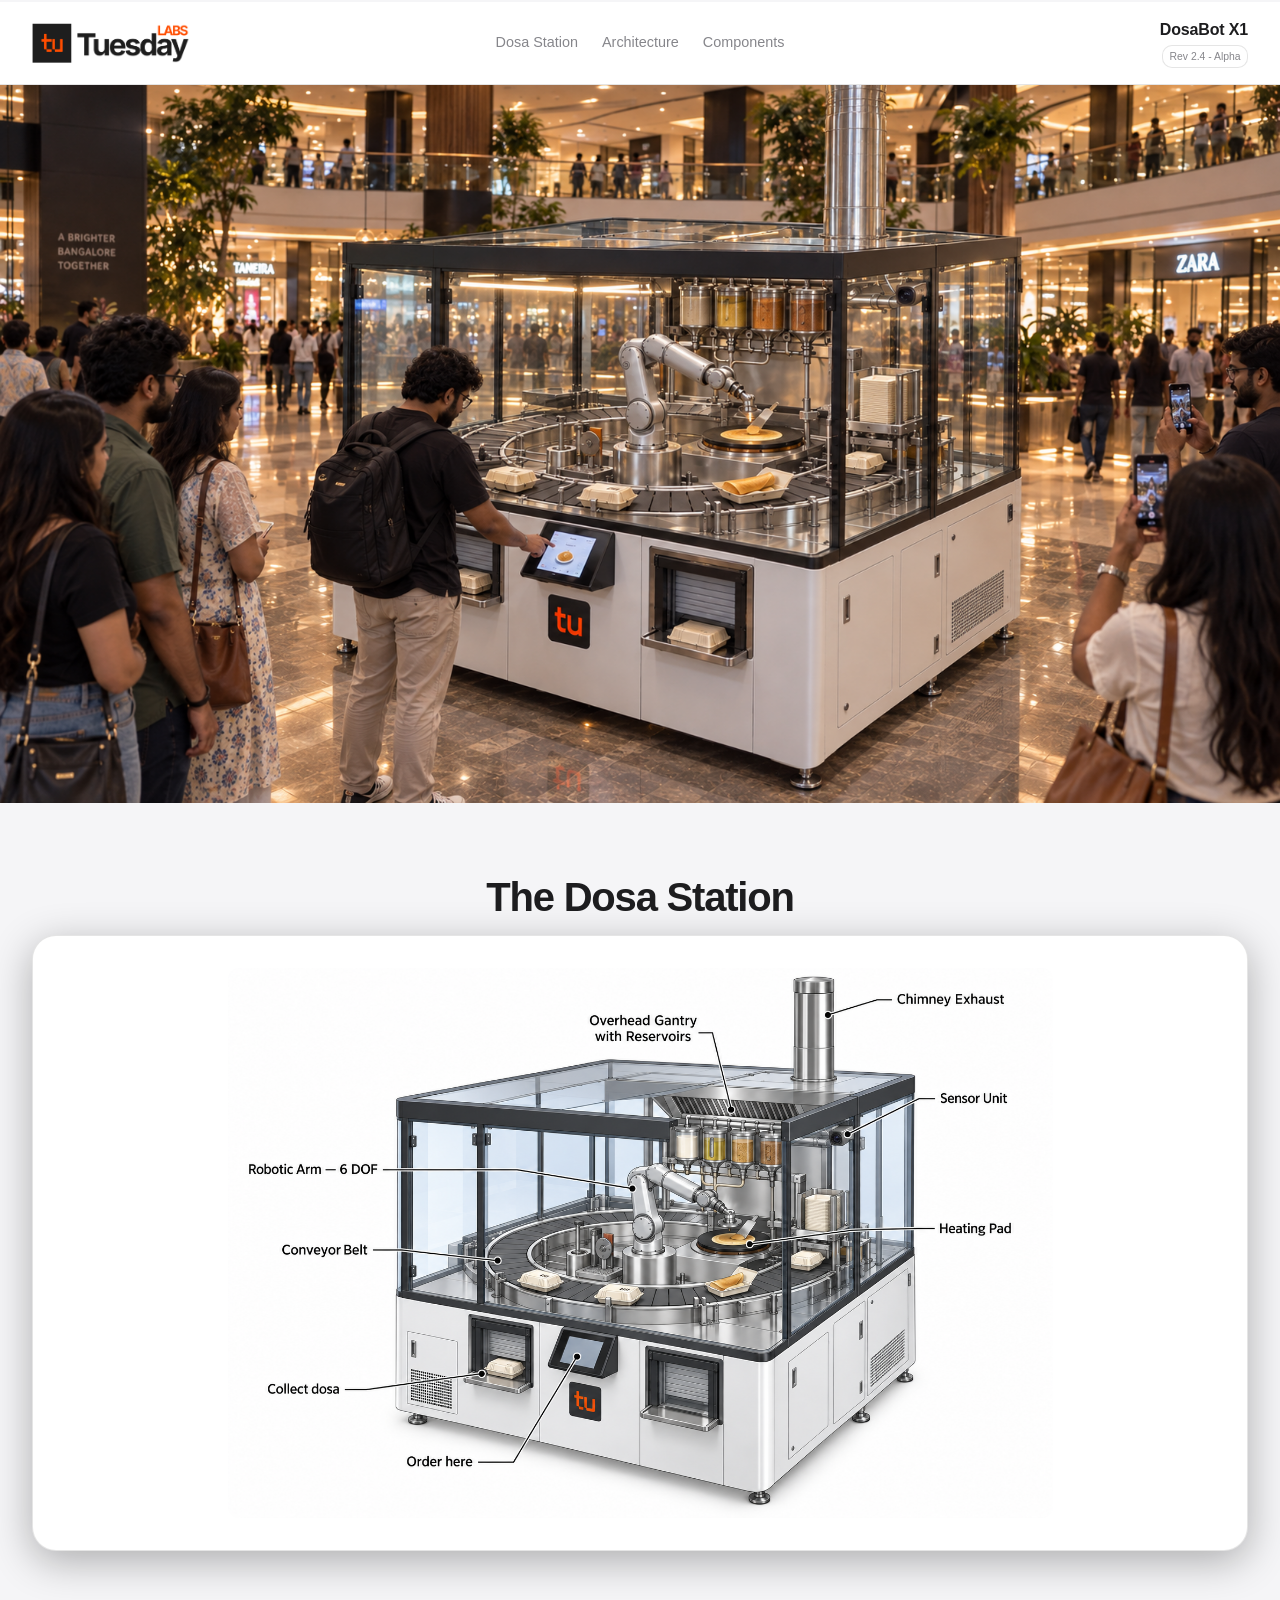
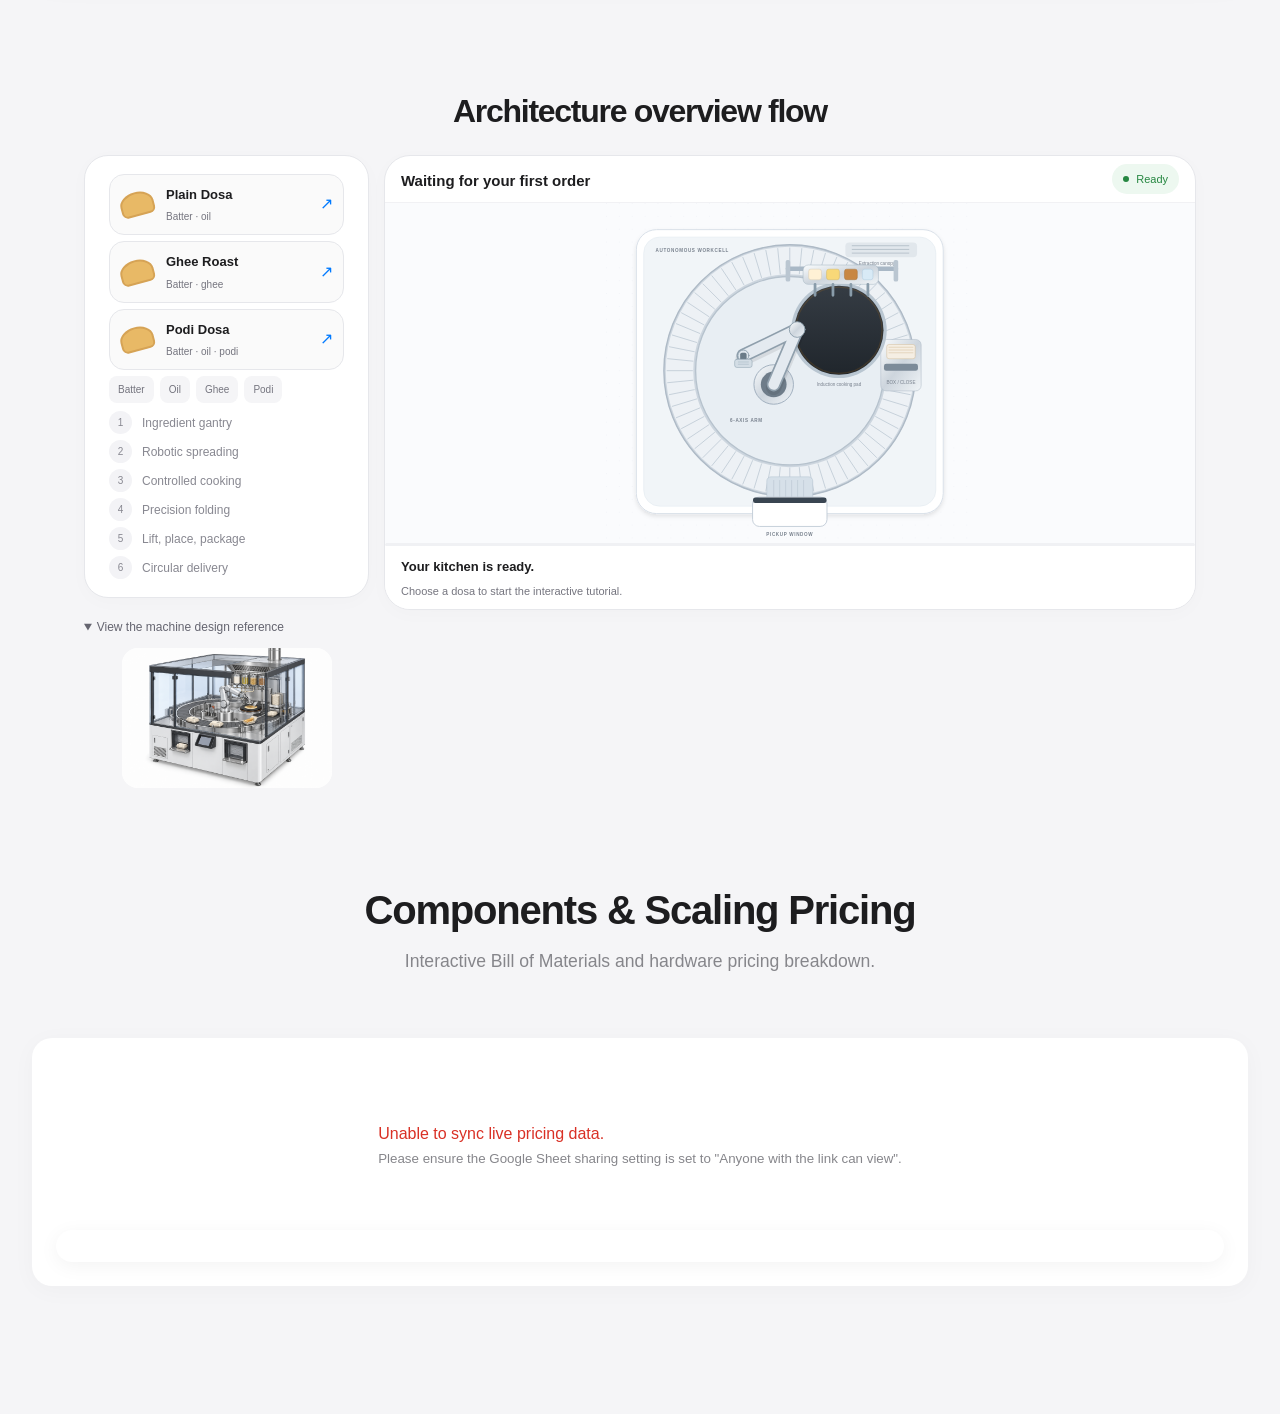
==== index.html @ 8f8f4272 "Add files via upload" ====
<!DOCTYPE html>
<html lang="en">
<head>
    <meta charset="UTF-8">
    <meta name="viewport" content="width=device-width, initial-scale=1.0">
    <title>Autonomous Robotic Dosa Workcell</title>
    <link rel="stylesheet" href="style.css">
    <link rel="stylesheet" href="architecture.css">
    <link href="https://fonts.googleapis.com/css2?family=Inter:wght@300;400;500;600;700&family=JetBrains+Mono:wght@400;500;700&display=swap" rel="stylesheet">
</head>
<body>
    <!-- Minimal Header -->
    <header class="app-header">
        <div class="logo-area" style="flex: 1; display: flex; justify-content: flex-start;">
            <img src="images/logo.png" alt="DosaBot Logo" style="height: 40px;" onerror="this.style.display='none'">
        </div>
        
        <nav class="quick-nav" style="flex: 1; display: flex; justify-content: center;">
            <a href="#overview">Dosa Station</a>
            <a href="#architecture-link">Architecture</a>
            <a href="#components">Components</a>
        </nav>

        <div class="brand-area" style="flex: 1; display: flex; flex-direction: column; align-items: flex-end; gap: 0.2rem;">
            <h1 style="font-size: 1rem; font-weight: 700; color: #1d1d1f; letter-spacing: -0.01em; margin: 0;">DosaBot X1</h1>
            <span class="version-tag" style="font-size: 0.65rem; padding: 0.15rem 0.4rem; background: var(--bg-elevated); border: 1px solid var(--border-color); border-radius: 10px; color: var(--text-muted);">Rev 2.4 - Alpha</span>
        </div>
    </header>

    <!-- Hero Section -->
    <section class="hero-section">
        <div class="hero-overlay"></div>
    </section>

    <main>
        <!-- 2. The Dosa Station Layout -->
        <section id="overview" class="section">
            <h2>The Dosa Station</h2>
            <div class="overview-diagram-wrapper">
                <img src="images/workcell_diagram.png" alt="Autonomous Robotic Dosa Workcell Diagram" class="overview-diagram" onerror="this.src='https://placehold.co/1200x800/e9ecef/495057?text=workcell_diagram.png'">
            </div>
        </section>

        <!-- Architecture Simulator Embedded -->
        <section id="architecture-link" class="app section">


        <header class="simulator-header" style="text-align: center; margin-bottom: 20px; width: 100%; display: flex; justify-content: center; position: relative; z-index: 10;">
            <h2 style="font-size: 2rem; margin-bottom: 5px; letter-spacing: -0.04em; margin: 0 auto;">Architecture overview flow</h2>
            
        </header>

        <section class="architecture" id="architecture" style="display: block; width: 100%; padding: 0;">
            <div id="dosa-tutorial-container">
<div class="backdrop"></div><main>
<header><div class="tools"><button class="button" disabled="" id="pause">Pause</button><button class="button" id="reset">Start over</button></div></header>
<div class="layout"><aside><section class="panel"><div class="menu"><button class="recipe" data-recipe="plain"><span class="food"></span><span><strong>Plain Dosa</strong><small>Batter · oil</small></span><b>↗</b></button><button class="recipe" data-recipe="ghee"><span class="food"></span><span><strong>Ghee Roast</strong><small>Batter · ghee</small></span><b>↗</b></button><button class="recipe" data-recipe="podi"><span class="food"></span><span><strong>Podi Dosa</strong><small>Batter · oil · podi</small></span><b>↗</b></button></div><div class="ingredients" id="ingredients"><span class="chip">Batter</span><span class="chip">Oil</span><span class="chip">Ghee</span><span class="chip">Podi</span></div><ol class="steps" id="steps"></ol></section><details class="reference" open><summary>View the machine design reference</summary><img alt="Original enclosed dosa vending machine with central robot and circular conveyor" id="reference" src="images/tutorial_bg.png"/></details></aside>
<section><div class="stage-shell"><div class="stage-top"><div><h3 id="orderName" style="margin:5px 0 0;font-size:15px">Waiting for your first order</h3></div><div class="status" id="status"><i></i><span>Ready</span></div></div><div class="stage">
<svg aria-labelledby="sceneTitle sceneDesc" id="scene" role="img" viewBox="0 0 800 740"><title id="sceneTitle">Autonomous dosa machine</title><desc id="sceneDesc">A central robotic arm reaches a cooking pad inside a circular conveyor. Overhead ingredient nozzles prepare each selected recipe. Finished dosas are boxed and delivered to the front pickup.</desc>
<defs><linearGradient id="steel" x2="1" y2="1"><stop stop-color="#fafcfd"></stop><stop offset=".5" stop-color="#cdd5dd"></stop><stop offset="1" stop-color="#f0f4f7"></stop></linearGradient><linearGradient id="pan" x2="0" y2="1"><stop stop-color="#353c44"></stop><stop offset="1" stop-color="#20262c"></stop></linearGradient><filter height="160%" id="shadow" width="160%" x="-30%" y="-30%"><feDropShadow dx="0" dy="5" flood-opacity=".1" stdDeviation="5"></feDropShadow></filter><pattern height="28" id="floor" patternUnits="userSpaceOnUse" width="28"><circle cx="1" cy="1" fill="#e5e9ef" r=".8"></circle></pattern></defs>
<rect fill="url(#floor)" height="740" width="800"></rect><rect fill="#fff" filter="url(#shadow)" height="618" rx="44" stroke="#d7dfe7" stroke-width="2" width="668" x="66" y="58"></rect><rect fill="#f1f5f8" height="586" rx="35" stroke="#dfe6ed" width="636" x="82" y="74"></rect>
<text class="machine-label" x="108" y="106">AUTONOMOUS WORKCELL</text><rect fill="#e1e7ec" height="32" rx="8" width="156" x="521" y="86"></rect><path d="M535 93h125M535 101h125M535 109h125" stroke="#b5c0ca" stroke-width="2"></path><text class="meter-label" x="550" y="136">Extraction canopy</text>
<circle cx="400" cy="365" fill="none" r="240" stroke="#ccd5de" stroke-width="69"></circle><circle cx="400" cy="365" fill="none" r="240" stroke="#edf1f5" stroke-width="60"></circle><g id="slats"></g><circle cx="400" cy="365" fill="none" r="274" stroke="#aebac6" stroke-width="3"></circle><circle cx="400" cy="365" fill="#e8eef3" r="205" stroke="#b6c2cd" stroke-width="3"></circle>
<rect fill="#d6e0e9" height="53" rx="9" stroke="#aebdca" width="100" x="350" y="596"></rect><path d="M365 603v38m13-38v38m13-38v38m13-38v38m13-38v38m13-38v38" stroke="#b1becb"></path><rect fill="#fff" height="64" rx="15" stroke="#c2ccd7" stroke-width="2" width="162" x="319" y="640"></rect><text class="machine-label" text-anchor="middle" x="400" y="725">PICKUP WINDOW</text><rect fill="#394551" height="12" id="shutter" rx="5" width="160" x="320" y="641"></rect>
<g id="packageUnit"><rect fill="url(#steel)" height="112" rx="12" stroke="#a8b5c1" width="88" x="598" y="297"></rect><rect fill="#f5eee3" height="31" rx="5" stroke="#d0b991" width="62" x="611" y="308"></rect><path d="M615 314h54m-54 6h54m-54 6h54" stroke="#d0b991"></path><rect fill="#7c8b99" height="15" rx="5" width="74" x="605" y="350"></rect><text class="meter-label" text-anchor="middle" x="642" y="393">BOX / CLOSE</text></g>
<circle cx="507" cy="277" fill="#b9c6d1" r="104"></circle><circle cx="507" cy="277" fill="url(#pan)" r="97"></circle><circle cx="507" cy="277" fill="none" id="heatRing" opacity=".12" r="94" stroke="#ff9500" stroke-width="3"></circle><text class="meter-label" id="panLabel" text-anchor="middle" x="507" y="398">Induction cooking pad</text>
<g id="dosa"><circle cx="507" cy="277" fill="#fff1d5" id="batter" r="0"></circle><g id="rings" opacity="0"></g><g id="speckles" opacity="0"></g><path d="M -76 0 A76 76 0 0 0 76 0 Z" fill="#e4a746" id="folded" stroke="#c88a33" stroke-width="2" transform="translate(507 277)" visibility="hidden"></path><path d="M -76 0 A76 76 0 0 1 76 0 Z" fill="#efd092" id="foldTop" stroke="#d1a357" visibility="hidden"></path></g>
<g id="gantry"><rect fill="#a9b8c6" height="10" rx="5" width="245" x="391" y="138"></rect><rect fill="#bac6d1" height="47" rx="4" width="10" x="391" y="124"></rect><rect fill="#bac6d1" height="47" rx="4" width="10" x="626" y="124"></rect><g id="head"><rect fill="url(#steel)" height="42" rx="11" stroke="#9daebb" width="164" x="429" y="135"></rect><g id="batterTank"><rect fill="#fff1d5" height="23" rx="5" stroke="#d5c8b0" width="28" x="441" y="144"></rect></g><rect fill="#f8d878" height="23" id="fatTank" rx="5" stroke="#d4b55a" width="28" x="480" y="144"></rect><rect fill="#c88743" height="23" rx="5" stroke="#a66e35" width="28" x="519" y="144"></rect><rect fill="#d8eaf6" height="23" rx="5" stroke="#a9c9de" width="23" x="558" y="144"></rect><path d="M455 177v24m39-24v24m39-24v24m37-24v24" stroke="#899caa" stroke-linecap="round" stroke-width="6"></path></g></g>
<g id="drops"></g><g id="steam"></g>
<g id="box" visibility="hidden"><rect fill="#dcc49e" height="54" rx="7" stroke="#b99d72" stroke-width="2" width="74" x="-37" y="-27"></rect><rect fill="#fff9ef" height="42" rx="5" width="60" x="-30" y="-21"></rect><path d="M-26 -9 A26 26 0 0 0 26 -9Z" fill="#e3a34b" id="boxDosa" stroke="#bf8737" visibility="hidden"></path><rect fill="#ead9bb" height="54" id="lid" opacity="0" rx="7" stroke="#b99d72" stroke-width="2" width="74" x="-37" y="-27"></rect><g id="lidMarks" opacity="0" stroke="#b79b72" stroke-width="2"><path d="M-10 -5v10M0 -5v10M10 -5v10"></path></g></g>
<circle cx="365" cy="395" fill="url(#steel)" r="43" stroke="#9dadbc" stroke-width="2"></circle><circle cx="365" cy="395" fill="#6e7c89" r="28"></circle><g id="arm" stroke-linecap="round" stroke-linejoin="round"><path fill="none" id="armShadow" stroke="#00000015" stroke-width="34" transform="translate(0 6)"></path><path fill="none" id="armEdge" stroke="#8f9fac" stroke-width="30"></path><path fill="none" id="armBody" stroke="#e4eaf0" stroke-width="23"></path><circle fill="url(#steel)" id="elbow" r="17" stroke="#8c9fac" stroke-width="2"></circle><circle fill="#dde5ec" id="wrist" r="12" stroke="#8c9fac" stroke-width="2"></circle><g id="tool"><rect fill="#6a7b88" height="21" rx="4" width="14" x="-7" y="-6"></rect><rect fill="#d3dde5" height="18" rx="5" stroke="#8297a8" width="38" x="-19" y="8"></rect><path d="M-11 14h22m-22 5h22" stroke="#9caeba"></path></g></g><text class="machine-label" x="270" y="477">6-AXIS ARM</text>
<g id="pauseCover"><rect fill="#ffffffaa" height="740" width="800"></rect><text fill="#1d1d1f" font-size="24" font-weight="650" text-anchor="middle" x="400" y="375">Simulation paused</text></g>
<g class="tutorial-layer" id="tutorial"><rect fill="#172338" height="740" opacity=".16" width="800"></rect><circle fill="#ffffff20" id="targetRing" r="26" stroke="#007aff" stroke-width="3"></circle><path fill="none" id="leader" stroke="#007aff" stroke-width="2"></path><circle fill="#007aff" id="targetDot" r="4"></circle><g id="callout"><rect fill="#ffffff" fill-opacity=".97" filter="url(#shadow)" height="142" rx="19" stroke="#dce6f0" width="338"></rect><text class="callout-tag" id="tipTag" x="20" y="27"></text><text class="callout-title" id="tipTitle" x="20" y="52"></text><text class="callout-copy" id="tipLine1" x="20" y="77"></text><text class="callout-copy" id="tipLine2" x="20" y="96"></text><rect fill="#eaf0f7" height="3" rx="2" width="298" x="20" y="115"></rect><rect fill="#007aff" height="3" id="tipProgress" rx="2" width="0" x="20" y="115"></rect></g></g>
</svg></div><div class="progress"><div id="overall"></div></div><div class="stage-bottom"><div aria-live="polite" role="status"><strong id="current">Your kitchen is ready.</strong><p id="detail">Choose a dosa to start the interactive tutorial.</p></div><button class="collect" hidden="" id="collect">Collect dosa</button></div></div></section></div></main>

</div>
        </section>

        

        

    
        </section>

        <!-- 3. Components List -->
        <section id="components" class="section">
            <h2>Components & Scaling Pricing</h2>
            <p class="section-subtitle">Interactive Bill of Materials and hardware pricing breakdown.</p>
            
            <div class="components-wrapper">
                <div class="pricing-container" id="pricing-container">
                    <div class="pricing-loader" id="pricing-loader">
                        <div class="spinner"></div>
                        <p>Syncing live pricing data...</p>
                    </div>
                    <div class="table-responsive">
                        <table class="pricing-table" id="pricing-table" style="display: none;">
                            <thead id="pricing-thead"></thead>
                            <tbody id="pricing-tbody"></tbody>
                            <tfoot id="pricing-tfoot"></tfoot>
                        </table>
                    </div>
                </div>
            </div>
            </div>
        </section>
    </main>
    <script src="architecture.js"></script>
    <script src="script.js"></script>
    <script src="pricing.js"></script>
</body>
</html>
---- style.css ----
:root {
    --bg-main: #f5f5f7;
    --bg-card: #ffffff;
    --bg-elevated: #ffffff;
    --text-main: #1d1d1f;
    --text-muted: #86868b;
    --border-color: rgba(0, 0, 0, 0.1);
    
    /* Apple-like Accents */
    --accent-blue: #0066cc;
    --accent-emerald: #34c759;
    --accent-amber: #ff9f0a;
    --accent-red: #ff3b30;
    
    /* Fluid Colors */
    --color-batter: #fde047;
    --color-oil: #fcd34d;
    --color-ghee: #fbbf24;
    --color-podi: #d97706;
}

html {
    scroll-behavior: smooth;
}

* {
    margin: 0;
    padding: 0;
    box-sizing: border-box;
}

body {
    font-family: 'Inter', -apple-system, BlinkMacSystemFont, sans-serif;
    background-color: var(--bg-main);
    color: var(--text-main);
    line-height: 1.5;
    -webkit-font-smoothing: antialiased;
}

.font-mono {
    font-family: 'JetBrains Mono', monospace;
}

/* Header */
.app-header {
    position: sticky;
    top: 0;
    z-index: 100;
    background: #ffffff;
    border-bottom: 1px solid var(--border-color);
    padding: 1rem 2rem;
    display: flex;
    justify-content: space-between;
    align-items: center;
}

.logo-area {
    display: flex;
    flex-direction: column;
    align-items: flex-start;
    gap: 0.25rem;
}

.logo-area h1 {
    font-size: 1.25rem;
    font-weight: 700;
    color: #1d1d1f;
    letter-spacing: -0.02em;
}

.revision-badge {
    font-size: 0.75rem;
    padding: 0.2rem 0.5rem;
    background: var(--bg-elevated);
    border: 1px solid var(--border-color);
    border-radius: 12px;
    color: var(--text-muted);
}

/* KPI Dashboard */
.kpi-dashboard {
    display: flex;
    gap: 2rem;
}

.kpi-card {
    display: flex;
    flex-direction: column;
    align-items: center;
}

.kpi-label {
    font-size: 0.75rem;
    color: var(--text-muted);
    text-transform: uppercase;
    letter-spacing: 0.05em;
    margin-bottom: 0.25rem;
}

.kpi-value {
    font-size: 1.1rem;
    font-weight: 600;
}

.text-cyan { color: #007aff; }
.text-amber { color: #ff9500; }
.text-emerald { color: #34c759; }

.quick-nav {
    display: flex;
    gap: 1.5rem;
}

.quick-nav a {
    color: var(--text-muted);
    text-decoration: none;
    font-size: 0.9rem;
    font-weight: 500;
    transition: color 0.2s;
}

.quick-nav a:hover {
    color: var(--text-main);
}

/* Hero Section */
.hero-section {
    position: relative;
    height: 80vh;
    min-height: 600px;
    display: flex;
    align-items: center;
    justify-content: center;
    text-align: center;
    background: url('images/theme.png') no-repeat center center;
    background-size: cover;
}

.hero-overlay {
    position: absolute;
    top: 0;
    left: 0;
    width: 100%;
    height: 100%;
    background: transparent;
}

.hero-content {
    position: relative;
    z-index: 1;
    max-width: 800px;
    padding: 0 2rem;
}

.hero-title {
    font-size: 4.5rem;
    font-weight: 700;
    line-height: 1.1;
    letter-spacing: -0.04em;
    color: #ffffff;
    margin-bottom: 1.5rem;
}

.hero-subtitle {
    font-size: 1.5rem;
    color: #ffffff;
    font-weight: 400;
}

/* Layout Utilities */
main {
    max-width: 1400px;
    margin: 0 auto;
    padding: 2rem;
}

.section {
    margin-bottom: 6rem;
    padding-top: 2rem;
}

.section > h2 {
    font-size: 2.5rem;
    font-weight: 700;
    letter-spacing: -0.03em;
    margin-bottom: 0.5rem;
    text-align: center;
}

.section-subtitle {
    text-align: center;
    color: var(--text-muted);
    font-size: 1.1rem;
    margin-bottom: 4rem;
}

/* --- GAME SIMULATOR LAYOUT --- */
.simulator-dashboard {
    display: grid;
    grid-template-columns: 320px 1fr;
    gap: 2rem;
    height: 700px;
}

/* Control Panel */
.control-panel {
    background: var(--bg-card);
    border-radius: 24px;
    border: 1px solid var(--border-color);
    padding: 2rem;
    display: flex;
    flex-direction: column;
    gap: 2rem;
    box-shadow: 0 10px 40px rgba(0,0,0,0.5);
    backdrop-filter: blur(20px);
}

.sys-status h3, .order-controls h3, .system-log h3 {
    font-size: 0.85rem;
    text-transform: uppercase;
    letter-spacing: 0.1em;
    color: var(--text-muted);
    margin-bottom: 1rem;
}

.sys-status {
    display: flex;
    align-items: center;
    gap: 0.75rem;
    background: rgba(0,0,0,0.3);
    padding: 1rem;
    border-radius: 12px;
}

.status-indicator {
    width: 12px;
    height: 12px;
    border-radius: 50%;
    background: var(--text-muted);
    box-shadow: 0 0 10px var(--text-muted);
    transition: all 0.3s ease;
}

.power-controls {
    display: flex;
    flex-direction: column;
    gap: 0.75rem;
}

button {
    cursor: pointer;
    border: none;
    outline: none;
    border-radius: 12px;
    font-family: inherit;
    font-weight: 600;
    font-size: 0.95rem;
    padding: 1rem;
    transition: all 0.2s ease;
}

button:disabled {
    opacity: 0.5;
    cursor: not-allowed;
    transform: none !important;
}

.btn-primary {
    display: inline-block;
    background: var(--text-main);
    color: var(--bg-main);
    text-decoration: none;
    border-radius: 12px;
    font-weight: 600;
    font-size: 0.95rem;
    padding: 1rem 1.5rem;
    transition: all 0.2s ease;
    border: none;
    cursor: pointer;
}
.btn-primary:hover {
    opacity: 0.9;
}
.btn-primary:active:not(:disabled) { transform: scale(0.98); }

.btn-secondary {
    background: var(--bg-elevated);
    color: var(--text-main);
    border: 1px solid var(--border-color);
}
.btn-secondary:active:not(:disabled) { transform: scale(0.98); }

.order-controls {
    display: flex;
    flex-direction: column;
    gap: 0.5rem;
}

.recipe-btn {
    background: rgba(255,255,255,0.05);
    color: var(--text-main);
    border: 1px solid var(--border-color);
    text-align: left;
    padding: 1rem 1.25rem;
}

.recipe-btn:hover:not(:disabled) {
    background: rgba(255,255,255,0.1);
}

.recipe-btn.active {
    background: rgba(10, 132, 255, 0.2);
    border-color: var(--accent-blue);
    color: var(--accent-blue);
}

.system-log {
    flex-grow: 1;
    display: flex;
    flex-direction: column;
    overflow: hidden;
}

#log-list {
    list-style: none;
    font-family: 'JetBrains Mono', monospace;
    font-size: 0.8rem;
    color: var(--text-muted);
    overflow-y: auto;
    flex-grow: 1;
    display: flex;
    flex-direction: column;
    gap: 0.5rem;
}

#log-list li {
    padding: 0.5rem;
    background: rgba(0,0,0,0.3);
    border-radius: 6px;
    border-left: 2px solid var(--text-muted);
    animation: slideIn 0.3s ease forwards;
}

@keyframes slideIn {
    from { opacity: 0; transform: translateX(-10px); }
    to { opacity: 1; transform: translateX(0); }
}

/* Factory Stage */
.factory-stage {
    background: var(--bg-card);
    border-radius: 24px;
    border: 1px solid var(--border-color);
    position: relative;
    overflow: hidden;
    box-shadow: inset 0 0 100px rgba(0,0,0,0.5);
    display: flex;
    flex-direction: column;
    justify-content: space-between;
    padding: 3rem;
}

.stage-layer {
    display: flex;
    justify-content: center;
    position: relative;
    z-index: 2;
}

/* Reservoirs */
.reservoirs-layer {
    gap: 2rem;
}

.tank-wrapper {
    display: flex;
    flex-direction: column;
    align-items: center;
    gap: 0.5rem;
}

.tank-wrapper span {
    font-size: 0.8rem;
    color: var(--text-muted);
    font-weight: 500;
}

.tank {
    width: 60px;
    height: 100px;
    border: 2px solid rgba(255,255,255,0.2);
    border-radius: 8px;
    position: relative;
    overflow: hidden;
    background: rgba(0,0,0,0.5);
}

.fluid {
    position: absolute;
    bottom: 0;
    left: 0;
    width: 100%;
    height: 0%;
    transition: height 1s ease;
}

.fluid-batter { background: var(--color-batter); box-shadow: 0 0 15px var(--color-batter); }
.fluid-oil { background: var(--color-oil); box-shadow: 0 0 15px var(--color-oil); }
.fluid-ghee { background: var(--color-ghee); box-shadow: 0 0 15px var(--color-ghee); }
.fluid-podi { background: var(--color-podi); box-shadow: 0 0 15px var(--color-podi); }

/* Pipes (Abstract flows) */
.flow-pipes {
    position: absolute;
    top: 150px;
    left: 0;
    width: 100%;
    height: 100px;
    z-index: 1;
}

.pipe {
    position: absolute;
    top: 0;
    width: 4px;
    height: 100%;
    background: rgba(255,255,255,0.05);
    opacity: 0;
    transition: opacity 0.3s;
}

.pipe::after {
    content: '';
    position: absolute;
    top: 0;
    left: 0;
    width: 100%;
    height: 30px;
    border-radius: 2px;
    animation: flowDown 1s linear infinite;
    opacity: 0;
}

.is-dispensing .pipe { opacity: 1; }
.is-dispensing .pipe::after { opacity: 1; }

.pipe-batter { left: 24%; }
.pipe-batter::after { background: var(--color-batter); box-shadow: 0 0 10px var(--color-batter); }
.pipe-oil { left: 41%; }
.pipe-oil::after { background: var(--color-oil); box-shadow: 0 0 10px var(--color-oil); }
.pipe-ghee { left: 59%; }
.pipe-ghee::after { background: var(--color-ghee); box-shadow: 0 0 10px var(--color-ghee); }
.pipe-podi { left: 76%; }
.pipe-podi::after { background: var(--color-podi); box-shadow: 0 0 10px var(--color-podi); }

@keyframes flowDown {
    0% { top: -30px; }
    100% { top: 100%; }
}

/* Tawa Layer */
.tawa-layer {
    margin-top: 4rem;
}

.induction-tawa {
    width: 300px;
    height: 120px;
    background: #111;
    border-radius: 50%;
    border: 4px solid #333;
    position: relative;
    display: flex;
    justify-content: center;
    align-items: center;
    box-shadow: 0 20px 40px rgba(0,0,0,0.8);
    transition: all 1s ease;
}

.tawa-temp {
    position: absolute;
    bottom: -30px;
    font-size: 0.9rem;
    color: var(--text-muted);
    transition: color 0.5s;
}

/* Tawa States */
.tawa-heating {
    border-color: #5c2005;
    box-shadow: 0 0 40px rgba(255, 69, 58, 0.2), inset 0 0 30px rgba(255, 69, 58, 0.2);
}

.tawa-cooking {
    border-color: var(--accent-red);
    box-shadow: 0 0 60px rgba(255, 69, 58, 0.5), inset 0 0 50px rgba(255, 69, 58, 0.4);
}

.tawa-cleaning {
    border-color: var(--accent-blue);
    box-shadow: 0 0 40px rgba(10, 132, 255, 0.4), inset 0 0 30px rgba(10, 132, 255, 0.3);
}

.dosa-pancake {
    width: 0%;
    height: 0%;
    background: #eab308; /* Golden brown */
    border-radius: 50%;
    opacity: 0;
    transition: all 2s ease;
    box-shadow: inset 0 0 20px #854d0e;
}

/* Arm Layer */
.arm-layer {
    position: absolute;
    bottom: 120px;
    left: 0;
    width: 100%;
    height: 80px;
    pointer-events: none;
}

.robotic-arm {
    position: absolute;
    left: 10%; /* Parked position */
    bottom: 0;
    display: flex;
    flex-direction: column;
    align-items: center;
    transition: left 1s ease-in-out, transform 0.5s;
}

.arm-base {
    width: 60px;
    height: 20px;
    background: #444;
    border-radius: 10px 10px 0 0;
}

.arm-joint {
    width: 16px;
    height: 80px;
    background: linear-gradient(to right, #666, #999, #666);
    position: relative;
    top: -10px;
}

.arm-effector {
    background: var(--bg-elevated);
    border: 1px solid var(--accent-blue);
    padding: 0.5rem 1rem;
    border-radius: 20px;
    position: absolute;
    top: -40px;
    white-space: nowrap;
    box-shadow: 0 0 20px rgba(10, 132, 255, 0.3);
}

#arm-action-text {
    font-size: 0.8rem;
    font-weight: 600;
    color: var(--accent-blue);
}

/* Conveyor Layer */
.conveyor-layer {
    margin-top: auto;
    width: 100%;
    padding: 0 4rem;
}

.conveyor-belt {
    width: 100%;
    height: 60px;
    background: #1a1a1a;
    border-radius: 8px;
    position: relative;
    overflow: hidden;
    display: flex;
    align-items: center;
    border-top: 2px solid #333;
    border-bottom: 2px solid #333;
}

.belt-texture {
    position: absolute;
    top: 0;
    left: 0;
    width: 200%;
    height: 100%;
    background: repeating-linear-gradient(
        90deg,
        transparent,
        transparent 40px,
        rgba(255,255,255,0.05) 40px,
        rgba(255,255,255,0.05) 80px
    );
    transition: transform 2s linear;
}

.is-moving .belt-texture {
    transform: translateX(-50%);
}

.dosa-box {
    width: 80px;
    height: 40px;
    background: #d97706; /* Folded dosa */
    border-radius: 8px;
    position: absolute;
    left: 45%;
    opacity: 0;
    transform: scale(0);
    transition: all 0.5s ease;
    z-index: 10;
    box-shadow: 0 10px 20px rgba(0,0,0,0.5);
}

.conveyor-label {
    position: absolute;
    bottom: -25px;
    left: 50%;
    transform: translateX(-50%);
    font-size: 0.8rem;
    color: var(--text-muted);
}


/* --- OVERVIEW & DIAGRAM --- */
.overview-diagram-wrapper {
    background: var(--bg-card);
    border-radius: 24px;
    padding: 2rem;
    display: flex;
    justify-content: center;
    box-shadow: 0 10px 40px rgba(0, 0, 0, 0.3);
    border: 1px solid var(--border-color);
}

.overview-diagram {
    max-width: 100%;
    max-height: 550px;
    height: auto;
    object-fit: contain;
    border-radius: 12px;
}


/* --- COMPONENTS LIST PLACEHOLDER --- */
.google-sheet-placeholder {
    background: var(--bg-card);
    border-radius: 24px;
    border: 1px dashed var(--text-muted);
    padding: 4rem 2rem;
    display: flex;
    justify-content: center;
    align-items: center;
    text-align: center;
}

.placeholder-content {
    display: flex;
    flex-direction: column;
    align-items: center;
    gap: 1rem;
}

.sheet-icon {
    color: var(--accent-emerald);
    margin-bottom: 1rem;
}

.placeholder-content h3 {
    font-size: 1.5rem;
    font-weight: 600;
}

.placeholder-content .instruction {
    font-size: 0.9rem;
    background: rgba(0,0,0,0.3);
    padding: 1rem;
    border-radius: 8px;
    margin-top: 1rem;
}

/* Tabs Container */
.tabs-container {
    display: flex;
    gap: 2rem;
    margin-top: 2rem;
    background: var(--bg-card);
    padding: 2rem;
    border-radius: 18px;
    box-shadow: 0 4px 20px rgba(0,0,0,0.05);
}

.tabs-list {
    display: flex;
    flex-direction: column;
    gap: 0.5rem;
    min-width: 250px;
}

.tab-btn {
    text-align: left;
    padding: 1rem 1.5rem;
    background: transparent;
    border: none;
    border-radius: 12px;
    font-size: 1rem;
    color: var(--text-muted);
    cursor: pointer;
    transition: all 0.2s;
}

.tab-btn:hover {
    background: rgba(0,0,0,0.05);
}

.tab-btn.active {
    background: var(--accent-blue);
    color: white;
}

.tabs-content {
    flex-grow: 1;
    padding: 1rem;
}

.tab-pane {
    display: none;
    animation: fadeIn 0.3s ease;
}

.tab-pane.active {
    display: block;
}

.tab-pane h3 {
    font-size: 1.5rem;
    margin-bottom: 1rem;
    color: var(--text-main);
}

.tab-pane p {
    color: var(--text-muted);
    font-size: 1.1rem;
    line-height: 1.6;
}

@keyframes fadeIn {
    from { opacity: 0; transform: translateY(10px); }
    to { opacity: 1; transform: translateY(0); }
}

/* Cobot Table */
.table-responsive {
    overflow-x: auto;
    background: var(--bg-card);
    border-radius: 18px;
    box-shadow: 0 4px 20px rgba(0,0,0,0.05);
    padding: 1rem;
}

.cobot-table {
    width: 100%;
    border-collapse: collapse;
}

.cobot-table th, .cobot-table td {
    padding: 1rem;
    text-align: left;
    border-bottom: 1px solid var(--border-color);
}

.cobot-table th {
    font-weight: 600;
    color: var(--text-muted);
    text-transform: uppercase;
    font-size: 0.85rem;
    letter-spacing: 0.05em;
}

.cobot-table td {
    color: var(--text-main);
    font-size: 0.95rem;
}

.cobot-table tr:last-child td {
    border-bottom: none;
}


/* --- SCROLL SNAPPING --- */
html {
    scroll-snap-type: y mandatory;
    scroll-padding-top: 80px; /* Offset for the sticky top header */
}

.hero-section,
.section {
    scroll-snap-align: start;
    scroll-snap-stop: always;
}

/* --- PRICING TABLE INTEGRATION --- */
.pricing-container {
    background: #ffffff;
    border: 1px solid var(--line);
    border-radius: 20px;
    box-shadow: 0 4px 24px rgba(0,0,0,0.03);
    overflow: hidden;
    margin-top: 2rem;
    padding: 24px;
}

.pricing-loader {
    display: flex;
    flex-direction: column;
    align-items: center;
    justify-content: center;
    padding: 60px 20px;
    color: var(--text-muted);
}

.spinner {
    width: 32px;
    height: 32px;
    border: 3px solid rgba(0, 122, 255, 0.2);
    border-top-color: #007aff;
    border-radius: 50%;
    animation: spin 1s linear infinite;
    margin-bottom: 16px;
}

@keyframes spin {
    to { transform: rotate(360deg); }
}

.table-responsive {
    overflow-x: auto;
}

.pricing-table {
    width: 100%;
    border-collapse: collapse;
    font-size: 13px;
    text-align: left;
}

.pricing-table th {
    background: #fcfcfc;
    color: var(--text-muted);
    font-weight: 600;
    padding: 14px 16px;
    border-bottom: 2px solid #eef1f5;
    text-transform: uppercase;
    letter-spacing: 0.05em;
    font-size: 11px;
}

.pricing-table td {
    padding: 16px;
    border-bottom: 1px solid #eef1f5;
    color: var(--text-main);
}

.pricing-table tbody tr {
    transition: background-color 0.2s;
}

.pricing-table tbody tr:hover {
    background-color: #f8fafc;
}

.pricing-table tfoot th {
    padding: 20px 16px;
    background: #fcfcfc;
    font-size: 14px;
    border-top: 2px solid #eef1f5;
}

.total-cost-highlight {
    color: #218c40 !important;
    font-size: 18px !important;
}
---- architecture.css ----
:root {
            color-scheme: light;
            --background: #f5f5f7;
            --white: #ffffff;
            --text: #1d1d1f;
            --muted: #86868b;
            --border: #e8e8ed;
            --blue: #007aff;
            --orange: #ff9500;
            --green: #34c759;
            --red: #ff3b30;
        }

        * {
            box-sizing: border-box;
        }

        body {
            margin: 0;
            background: var(--background);
            color: var(--text);
            font-family:
                -apple-system, BlinkMacSystemFont, "Segoe UI",
                Helvetica, Arial, sans-serif;
            -webkit-font-smoothing: antialiased;
        }

        button {
            font: inherit;
            cursor: pointer;
            -webkit-tap-highlight-color: transparent;
        }

        button:focus-visible {
            outline: 3px solid #007aff66;
            outline-offset: 4px;
        }

        .app {
            width: min(100%, 1200px);
            margin: 0 auto;
            padding: 40px 24px;
        }

        .simulator-header {
            display: flex;
            justify-content: space-between;
            align-items: flex-start;
            gap: 20px;
            margin-bottom: 24px;
        }

        .eyebrow {
            margin-bottom: 10px;
            color: var(--muted);
            font-size: 10px;
            font-weight: 700;
            letter-spacing: .13em;
            text-transform: uppercase;
        }

        .astra-h1 {
            margin: 0;
            font-size: clamp(27px, 5vw, 38px);
            line-height: 1.12;
            letter-spacing: -.045em;
        }

        .astra-h2 {
            margin: 0;
            font-size: 22px;
            letter-spacing: -.03em;
        }

        .astra-h3 {
            margin: 0;
            font-size: 16px;
            letter-spacing: -.015em;
        }

        .astra-p {
            color: var(--muted);
            font-size: 13px;
            line-height: 1.65;
        }

        .reset-button {
            flex-shrink: 0;
            border: 1px solid var(--border);
            border-radius: 12px;
            background: var(--white);
            color: var(--text);
            padding: 11px 15px;
            font-size: 12px;
            font-weight: 600;
            transition: transform .2s, box-shadow .2s;
        }

        .reset-button:hover {
            transform: translateY(-2px);
            box-shadow: 0 4px 16px #00000008;
        }

        .reset-button:active {
            transform: scale(.97);
        }

        .manual-indicator {
            display: inline-flex;
            align-items: center;
            gap: 7px;
            color: var(--muted);
            font-size: 11px;
            margin-top: 3px;
        }

        .manual-indicator i {
            width: 6px;
            height: 6px;
            border-radius: 50%;
            background: var(--green);
        }

        .metrics {
            display: grid;
            grid-template-columns: repeat(4, minmax(0, 1fr));
            gap: 10px;
            margin: 26px 0 32px;
        }

        .metric {
            padding: 16px;
            border: 1px solid var(--border);
            border-radius: 16px;
            background: var(--white);
        }

        .metric span {
            display: block;
            color: var(--muted);
            font-size: 10px;
            line-height: 1.4;
        }

        .metric strong {
            display: block;
            margin-top: 7px;
            font-size: 25px;
            letter-spacing: -.04em;
            font-variant-numeric: tabular-nums;
        }

        /* All architecture zones are horizontally arranged. */
        .architecture {
            position: relative;
            display: grid;
            grid-template-columns: 1fr 1fr 1.5fr;
            gap: 40px;
            padding: 0;
            align-items: center;
        }

        .zone {
            position: relative;
            z-index: 2;
            min-width: 0;
        }

        .zone-label {
            display: flex;
            align-items: center;
            gap: 9px;
            width: fit-content;
            margin: 0 0 13px;
            padding-right: 8px;
            background: var(--background);
            color: var(--muted);
            font-size: 12px;
        }

        .zone-letter {
            display: grid;
            place-items: center;
            width: 25px;
            height: 25px;
            border-radius: 8px;
            background: #e9e9ef;
            color: #63636a;
            font-size: 11px;
            font-weight: 700;
        }

        .card {
            padding: 25px;
            border: 1px solid var(--border);
            border-radius: 22px;
            background: var(--white);
            box-shadow: 0 4px 20px rgba(0, 0, 0, .05);
        }

        .subcopy {
            margin: 7px 0 20px;
        }

        .recipes {
            display: flex;
            flex-direction: column;
            gap: 10px;
        }

        .recipe {
            display: flex;
            align-items: center;
            gap: 14px;
            width: 100%;
            padding: 16px;
            border: 1px solid var(--border);
            border-radius: 15px;
            background: #fafafa;
            text-align: left;
            color: var(--text);
            transition:
                background .2s,
                border-color .2s,
                transform .2s;
        }

        .recipe:hover {
            border-color: #007aff55;
            background: #f2f7ff;
            transform: translateY(-2px);
        }

        .recipe:active {
            transform: scale(.985);
        }

        .recipe.confirmed {
            animation: confirm .45s ease;
        }

        .recipe-icon {
            display: grid;
            place-items: center;
            width: 40px;
            height: 40px;
            flex-shrink: 0;
            border-radius: 12px;
            background: #fff3df;
        }

        .dosa-icon {
            width: 26px;
            height: 17px;
            border-radius: 50% 50% 4px 4px;
            border-bottom: 3px solid #ca9241;
            background: #e4ad58;
            transform: rotate(-12deg);
        }

        .recipe strong {
            display: block;
            font-size: 13px;
        }

        .recipe small {
            display: block;
            margin-top: 5px;
            color: var(--muted);
            font-size: 11px;
        }

        .plus {
            margin-left: auto;
            color: var(--blue);
            font-size: 25px;
            font-weight: 300;
        }

        .notice {
            min-height: 36px;
            margin-top: 17px;
            color: var(--blue);
            font-size: 12px;
            line-height: 1.6;
        }

        .router-card {
            text-align: center;
        }

        .router-icon {
            display: grid;
            place-items: center;
            width: 64px;
            height: 64px;
            margin: 0 auto 17px;
            border-radius: 20px;
            background: #eef5ff;
            color: var(--blue);
        }

        .router-icon svg {
            width: 32px;
            height: 32px;
        }

        .router-card.processing .router-icon {
            animation: routerPulse 1s infinite;
        }

        .routing-copy {
            min-height: 42px;
            margin: 9px 0 15px;
        }

        .badge {
            display: inline-flex;
            align-items: center;
            gap: 7px;
            padding: 6px 10px;
            border-radius: 20px;
            background: #f0f0f3;
            color: #6b6b73;
            font-size: 10px;
            font-weight: 650;
            white-space: nowrap;
        }

        .dot {
            width: 6px;
            height: 6px;
            border-radius: 50%;
            background: currentColor;
        }

        .badge.active .dot {
            animation: pulse 1s infinite;
        }

        .blue {
            color: var(--blue);
            background: #edf5ff;
        }

        .orange {
            color: #a66300;
            background: #fff4e4;
        }

        .green {
            color: #22863c;
            background: #ecf9ef;
        }

        .red {
            color: var(--red);
            background: #fff0ee;
        }

        .router-progress {
            height: 4px;
            margin: 18px 0;
            overflow: hidden;
            border-radius: 10px;
            background: #f0f0f3;
        }

        .router-progress i {
            display: block;
            width: 0;
            height: 100%;
            background: var(--blue);
        }

        .processing .router-progress i {
            animation: routeProgress 1s linear forwards;
        }

        .queue {
            padding-top: 18px;
            border-top: 1px solid var(--border);
            text-align: left;
        }

        .queue-head {
            display: flex;
            justify-content: space-between;
            gap: 10px;
            font-size: 12px;
            font-weight: 600;
        }

        .queue-head span:last-child {
            color: var(--muted);
        }

        .queue-list {
            display: flex;
            flex-wrap: wrap;
            align-content: flex-start;
            gap: 7px;
            min-height: 40px;
            margin-top: 13px;
        }

        .queue-item {
            padding: 7px 9px;
            border: 1px solid var(--border);
            border-radius: 8px;
            background: #f5f5f7;
            font-size: 10px;
        }

        .empty {
            padding-top: 6px;
            color: var(--muted);
            font-size: 12px;
        }

        .station-description {
            margin: -3px 0 16px;
            font-size: 12px;
        }

        .stations {
            display: flex;
            flex-direction: column;
            gap: 18px;
        }

        .station {
            --stage-color: var(--blue);
            padding: 22px;
            transition: border-color .3s, box-shadow .3s;
        }

        .station.busy {
            border-color: #007aff38;
        }

        .station[data-state="Cooking"] {
            --stage-color: var(--orange);
        }

        .station[data-state="Plating"] {
            --stage-color: var(--green);
        }

        .station[data-state="Cleaning"] {
            --stage-color: var(--blue);
        }

        .station-head {
            display: flex;
            align-items: center;
            justify-content: space-between;
            gap: 10px;
        }

        .station-order {
            margin: 10px 0 16px;
            color: var(--muted);
            font-size: 12px;
        }

        .ingredients {
            display: grid;
            grid-template-columns: repeat(4, minmax(0, 1fr));
            gap: 8px;
        }

        .ingredient {
            display: grid;
            justify-items: center;
            gap: 8px;
            padding: 13px 4px;
            border: 1px solid #eeeef2;
            border-radius: 11px;
            background: #fafafa;
            color: #aaaab0;
            font-size: 11px;
            transition:
                background .3s,
                color .3s,
                border-color .3s,
                transform .3s;
        }

        .ingredient-icon {
            position: relative;
            width: 12px;
            height: 17px;
            border: 1.5px solid currentColor;
            border-radius: 3px 3px 5px 5px;
        }

        .ingredient-icon::after {
            content: "";
            position: absolute;
            left: 2px;
            right: 2px;
            bottom: 2px;
            height: 7px;
            border-radius: 1px;
            background: currentColor;
            opacity: .35;
        }

        .ingredient.selected {
            border-color: #b9d9ff;
            background: #eff6ff;
            color: var(--blue);
        }

        .station[data-state="Dispensing"] .ingredient.selected {
            animation: dispense .7s infinite alternate;
        }

        .station-bottom {
            display: flex;
            justify-content: space-between;
            gap: 10px;
            margin: 15px 0 8px;
            color: var(--muted);
            font-size: 10px;
        }

        .remaining {
            font-variant-numeric: tabular-nums;
        }

        .progress {
            height: 4px;
            overflow: hidden;
            border-radius: 8px;
            background: #f0f0f3;
        }

        .progress>div {
            width: 0;
            height: 100%;
            background: var(--stage-color);
            transition: width .1s linear;
        }

        #connections {
            position: absolute;
            inset: 0;
            width: 100%;
            height: 100%;
            overflow: visible;
            pointer-events: none;
            z-index: 1;
        }

        .wire {
            fill: none;
            stroke: #d9e0e9;
            stroke-width: 2;
            stroke-linecap: round;
            stroke-linejoin: round;
        }

        .packet {
            fill: var(--blue);
            stroke: white;
            stroke-width: 2.5;
        }

        .activity {
            margin: 28px 20px 0;
            padding: 22px;
        }

        .activity .astra-h3 {
            margin-bottom: 15px;
            font-size: 13px;
        }

        .log {
            display: flex;
            flex-direction: column;
            gap: 10px;
        }

        .log-entry {
            display: flex;
            gap: 12px;
            font-size: 11px;
            line-height: 1.5;
        }

        .log-entry time {
            flex-shrink: 0;
            color: var(--muted);
            font-variant-numeric: tabular-nums;
        }

        .log-entry:first-child {
            color: var(--blue);
        }

        footer {
            margin: 20px 20px 0;
            color: var(--muted);
            font-size: 11px;
            line-height: 1.7;
        }

        @keyframes pulse {
            50% {
                opacity: .35;
                transform: scale(.8);
            }
        }

        @keyframes confirm {
            50% {
                background: #e4f2ff;
                box-shadow: 0 0 0 4px #007aff12;
            }
        }

        @keyframes routerPulse {
            50% {
                box-shadow: 0 0 0 9px #007aff09;
            }
        }

        @keyframes routeProgress {
            to {
                width: 100%;
            }
        }

        @keyframes dispense {
            to {
                transform: translateY(-3px) scale(1.025);
                box-shadow: 0 4px 14px #007aff18;
            }
        }

        @media (max-width: 480px) {
            .ap.astra-p {
                padding: 28px 14px;
            }

            .simulator-header {
                gap: 12px;
            }

            .metrics {
                grid-template-columns: repeat(2, minmax(0, 1fr));
            }

            .architecture {
                padding: 0 14px;
            }

            .card {
                padding: 19px;
            }

            .recipe {
                padding: 14px 12px;
                gap: 10px;
            }

            .recipe strong {
                font-size: 12px;
            }

            .ingredient {
                font-size: 10px;
            }

            .activity {
                margin-left: 14px;
                margin-right: 14px;
            }

            footer {
                margin-left: 14px;
                margin-right: 14px;
            }

            .log-entry {
                gap: 8px;
                font-size: 10px;
            }
        }

        @media (prefers-reduced-motion: reduce) {

            *,
            *::before,
            *::after {
                animation: none !important;
                transition: none !important;
            }
        }


/* --- DOSA TUTORIAL GAME STYLES --- */
#dosa-tutorial-container{color-scheme:light;--ink:#1d1d1f;--muted:#75757f;--blue:#007aff;--line:#e6e7eb}#dosa-tutorial-container *{box-sizing:border-box}#dosa-tutorial-container{margin:0;background:#f5f5f7;color:var(--ink);font-family:-apple-system,BlinkMacSystemFont,"Segoe UI",sans-serif}#dosa-tutorial-container button{font:inherit;cursor:pointer}#dosa-tutorial-container button:focus-visible{outline:3px solid #007aff80;outline-offset:4px}#dosa-tutorial-container button:disabled{cursor:not-allowed;opacity:.42}#dosa-tutorial-container main{max-width:1300px;margin:auto;padding:32px}#dosa-tutorial-container header{display:flex;align-items:center;justify-content:space-between;gap:20px;margin-bottom:30px}#dosa-tutorial-container .brand{display:flex;align-items:center;gap:13px}#dosa-tutorial-container .logo{background:#202021;color:#ff5900;font-size:27px;font-weight:750;padding:5px 12px;border-radius:12px;letter-spacing:-3px}#dosa-tutorial-container .eyebrow{font-size:10px;text-transform:uppercase;letter-spacing:.16em;color:var(--muted);font-weight:650}#dosa-tutorial-container h1{font-size:27px;letter-spacing:-1px;margin:5px 0}#dosa-tutorial-container h2{font-size:23px;letter-spacing:-.7px;margin:8px 0}#dosa-tutorial-container p{color:var(--muted);line-height:1.6;font-size:13px}#dosa-tutorial-container .tools{display:flex;gap:8px}#dosa-tutorial-container .button{border:1px solid var(--line);background:#fff;padding:11px 15px;border-radius:12px;font-size:12px;font-weight:600}#dosa-tutorial-container .button:hover:not(:disabled){background:#eef5ff}#dosa-tutorial-container .layout{display:grid;grid-template-columns:285px minmax(0,1fr);gap:22px;align-items:start}#dosa-tutorial-container .panel{background:#fff;border:1px solid var(--line);border-radius:24px;padding:24px;box-shadow:0 4px 20px #00000005}#dosa-tutorial-container .recipe{width:100%;display:flex;align-items:center;gap:12px;border:1px solid var(--line);background:#fafafa;border-radius:15px;padding:16px 12px;margin-top:10px;text-align:left;transition:transform .2s,background .2s}#dosa-tutorial-container .recipe:hover:not(:disabled){transform:translateY(-2px);background:#f0f6ff}#dosa-tutorial-container .recipe.selected{border-color:#007aff;background:#eff6ff}#dosa-tutorial-container .food{width:34px;height:24px;background:#e8b966;border:2px solid #d6a355;border-radius:50% 50% 6px 6px;transform:rotate(-15deg);flex-shrink:0}#dosa-tutorial-container .recipe strong{font-size:13px;display:block}#dosa-tutorial-container .recipe small{font-size:10px;color:var(--muted);display:block;margin-top:5px}#dosa-tutorial-container .recipe b{margin-left:auto;color:var(--blue);font-weight:400}#dosa-tutorial-container .ingredients{display:flex;flex-wrap:wrap;gap:6px;margin:20px 0}#dosa-tutorial-container .chip{font-size:10px;padding:6px 9px;background:#f5f5f7;border-radius:8px;color:var(--muted)}#dosa-tutorial-container .chip.on{background:#eaf3ff;color:#007aff}#dosa-tutorial-container .steps{list-style:none;padding:0;margin:24px 0 0}#dosa-tutorial-container .steps li{display:flex;gap:10px;align-items:center;font-size:12px;color:#888891;margin:13px 0}#dosa-tutorial-container .steps li span{display:grid;place-items:center;width:23px;height:23px;border-radius:50%;background:#f3f3f6;font-size:10px}#dosa-tutorial-container .steps li.current{color:var(--ink);font-weight:650}#dosa-tutorial-container .steps li.current span{background:var(--blue);color:white}#dosa-tutorial-container .steps li.done span{background:#e9f8ed;color:#218c40}#dosa-tutorial-container .stage-shell{background:white;border:1px solid var(--line);border-radius:26px;overflow:hidden;box-shadow:0 4px 20px #00000005}#dosa-tutorial-container .stage-top{padding:22px 24px;display:flex;justify-content:space-between;align-items:center;border-bottom:1px solid #f1f1f4}#dosa-tutorial-container .status{background:#edf8f0;color:#268741;padding:7px 11px;border-radius:20px;font-size:11px;display:flex;gap:7px;align-items:center}#dosa-tutorial-container .status i{width:6px;height:6px;background:currentColor;border-radius:50%}#dosa-tutorial-container .stage{position:relative;background:#fafbfd}#dosa-tutorial-container .stage svg{display:block;width:100%;height:auto}#dosa-tutorial-container .stage text{font-family:inherit}#dosa-tutorial-container .stage-bottom{padding:18px 24px;background:#fff;display:flex;align-items:center;justify-content:space-between;gap:14px}#dosa-tutorial-container .stage-bottom strong{font-size:13px}#dosa-tutorial-container .stage-bottom p{margin:5px 0 0;font-size:11px}#dosa-tutorial-container .collect{background:#007aff;color:white;border:none;padding:12px 18px;border-radius:13px;font-weight:650;white-space:nowrap}#dosa-tutorial-container .progress{height:3px;background:#f0f1f4}#dosa-tutorial-container .progress div{height:100%;background:#007aff;width:0}#dosa-tutorial-container .note{font-size:11px;color:var(--muted);line-height:1.6;margin:16px 4px}#dosa-tutorial-container .reference{margin-top:16px}#dosa-tutorial-container .reference summary{cursor:pointer;color:#656570;font-size:12px;padding:12px 0}#dosa-tutorial-container .reference img{width:100%;border-radius:16px;background:#fff}#dosa-tutorial-container .backdrop{position:fixed;inset:0;background:#11182729;z-index:5;pointer-events:none;opacity:0;transition:opacity .18s}#dosa-tutorial-container .teaching .backdrop{opacity:1}#dosa-tutorial-container .teaching .stage-shell{position:relative;z-index:6}#dosa-tutorial-container .tutorial-layer{pointer-events:none}#dosa-tutorial-container .callout-title{font-size:16px;font-weight:700;fill:#1d1d1f}#dosa-tutorial-container .callout-copy{font-size:12px;fill:#606572}#dosa-tutorial-container .callout-tag{font-size:10px;font-weight:700;fill:#007aff;letter-spacing:1.5px}#dosa-tutorial-container #tutorial{display:none}#dosa-tutorial-container #tutorial.visible{display:block}#dosa-tutorial-container #pauseCover{display:none}#dosa-tutorial-container .machine-label{font-size:10px;fill:#78818d;letter-spacing:1.4px;font-weight:600}#dosa-tutorial-container .meter-label{font-size:10px;fill:#78818d}#dosa-tutorial-container .serving{font-size:10px;fill:#555e69;font-weight:600}#dosa-tutorial-container footer{font-size:11px;color:#86868b;margin-top:22px}@media(max-width:900px){#dosa-tutorial-container main{padding:20px}#dosa-tutorial-container .layout{grid-template-columns:1fr}#dosa-tutorial-container .menu{display:grid;grid-template-columns:repeat(3,1fr);gap:8px}#dosa-tutorial-container .recipe{margin:0;display:block;padding:12px}#dosa-tutorial-container .recipe .food{display:none}#dosa-tutorial-container .recipe b{display:none}#dosa-tutorial-container .steps{display:flex;flex-wrap:wrap;gap:8px;margin-top:12px}#dosa-tutorial-container .steps li{margin:3px;font-size:11px}#dosa-tutorial-container .steps li span{width:19px;height:19px}#dosa-tutorial-container .ingredients{margin:14px 0}#dosa-tutorial-container .panel{padding:20px}#dosa-tutorial-container header{margin-bottom:20px}#dosa-tutorial-container h1{font-size:22px}#dosa-tutorial-container .stage-top,#dosa-tutorial-container .stage-bottom{padding:16px}#dosa-tutorial-container .reference{display:none}}@media(max-width:480px){#dosa-tutorial-container main{padding:12px}#dosa-tutorial-container header{align-items:flex-start}#dosa-tutorial-container .brand{gap:8px}#dosa-tutorial-container .logo{font-size:23px}#dosa-tutorial-container .tools{flex-direction:column}#dosa-tutorial-container .button{padding:8px 12px}#dosa-tutorial-container .eyebrow{font-size:9px}#dosa-tutorial-container .recipe strong{font-size:11px}#dosa-tutorial-container .recipe small{font-size:9px}#dosa-tutorial-container .stage-bottom{flex-wrap:wrap}#dosa-tutorial-container .stage-top{gap:8px}#dosa-tutorial-container .status{font-size:10px}#dosa-tutorial-container .stage-top .eyebrow{font-size:8px}}@media(prefers-reduced-motion:reduce){#dosa-tutorial-container *{transition:none!important}}

/* --- OVERRIDE SIZING TO FIT SCREEN --- */
#dosa-tutorial-container main {
    padding: 0 20px 20px 20px !important;
}

#dosa-tutorial-container header {
    display: none !important; /* Hide the empty space if it is left over */
}

#dosa-tutorial-container .stage svg {
    max-height: 340px !important;
    width: auto !important;
    max-width: 100% !important;
    margin: 0 auto !important;
    object-fit: contain !important;
}

#dosa-tutorial-container .layout {
    gap: 15px !important;
    align-items: start !important;
}


/* --- COMPACT MODE TO FIT LAPTOP SCREENS --- */
#dosa-tutorial-container .panel {
    padding: 12px 24px !important; 
}
#dosa-tutorial-container .stage-top,
#dosa-tutorial-container .stage-bottom {
    padding: 8px 16px !important;
}
#dosa-tutorial-container .menu {
    margin-top: 0 !important;
}
#dosa-tutorial-container .recipe {
    padding: 10px !important;
    margin-top: 6px !important;
}
#dosa-tutorial-container .ingredients {
    margin: 6px 0 !important;
}
#dosa-tutorial-container .steps {
    margin: 8px 0 0 !important;
}
#dosa-tutorial-container .steps li {
    margin: 6px 0 !important;
}
#dosa-tutorial-container .reference {
    margin-top: 8px !important;
}
#dosa-tutorial-container .stage svg {
    max-height: 340px !important;
}

#dosa-tutorial-container {
    
}

#dosa-tutorial-container .reference img {
    max-height: 140px !important;
    width: auto !important;
    object-fit: contain !important;
    margin: 0 auto !important;
    display: block !important;
}

#dosa-tutorial-container {
    background: transparent !important;
}
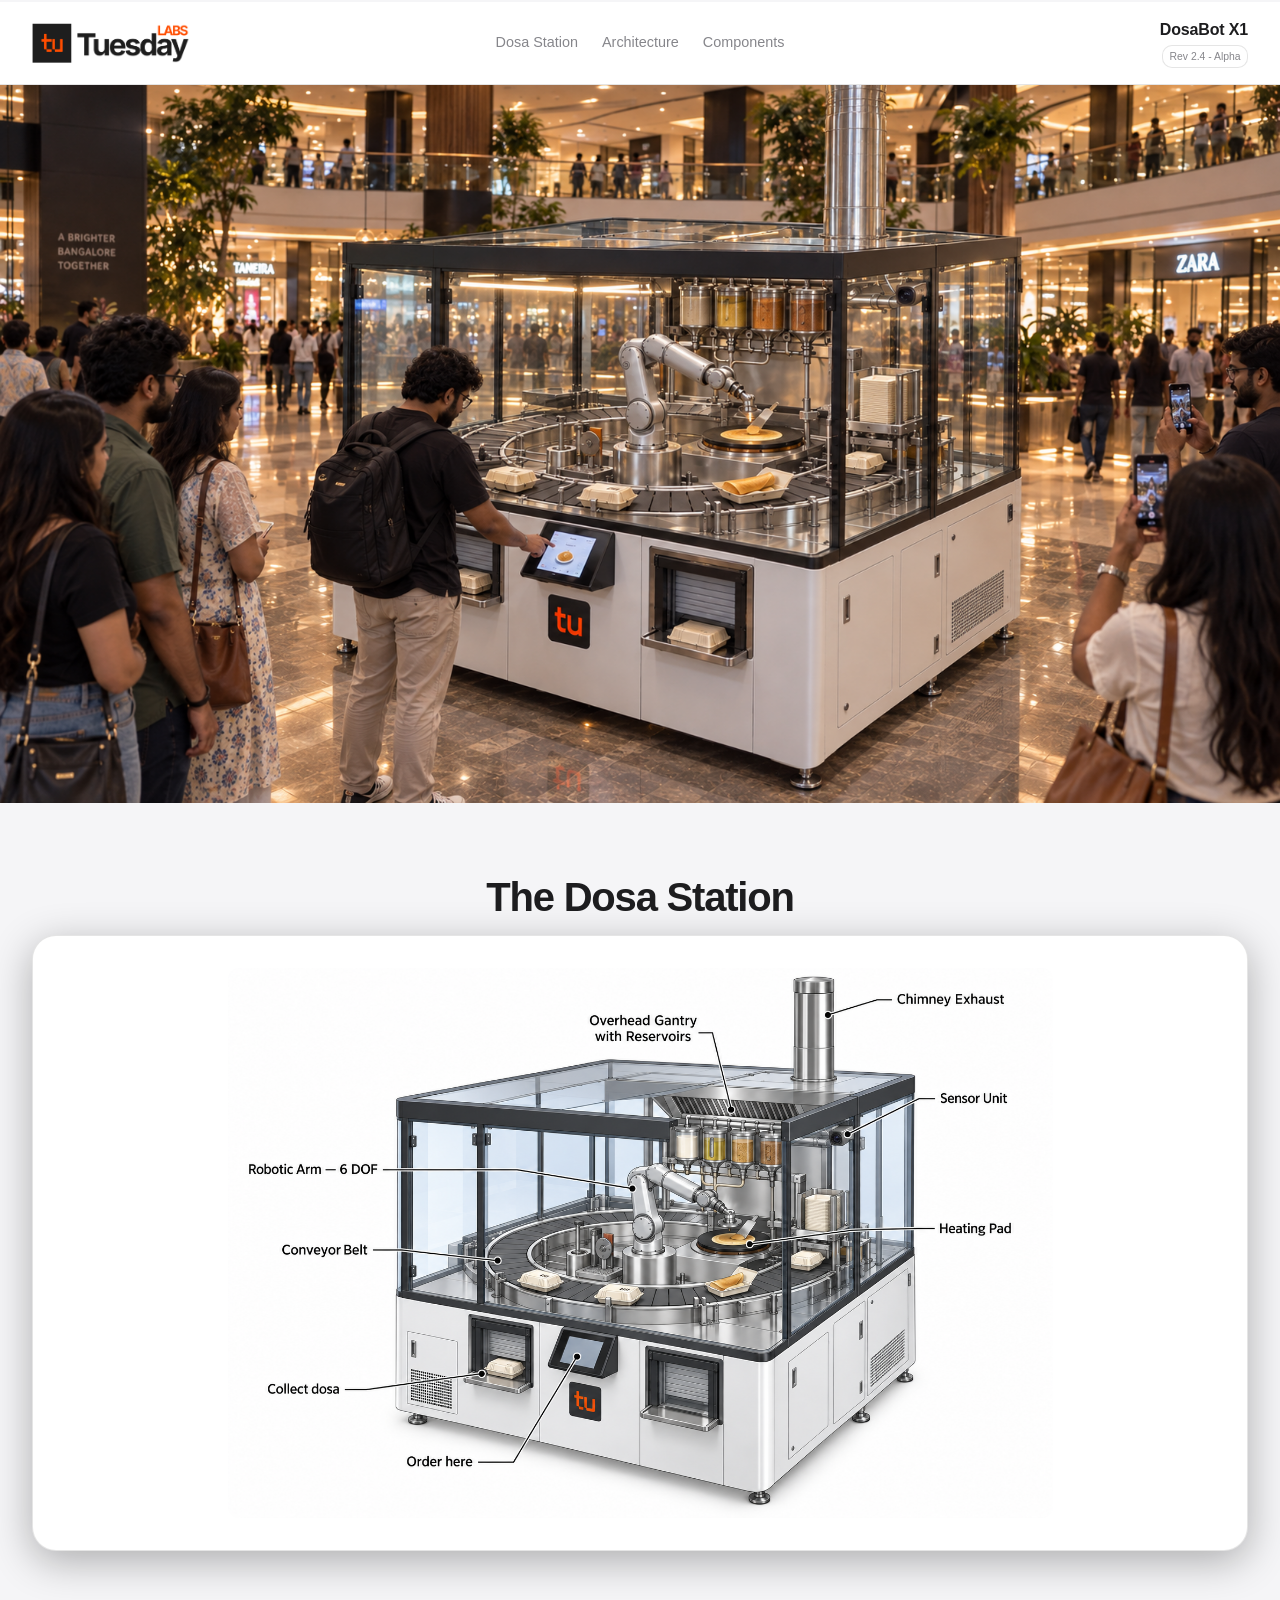
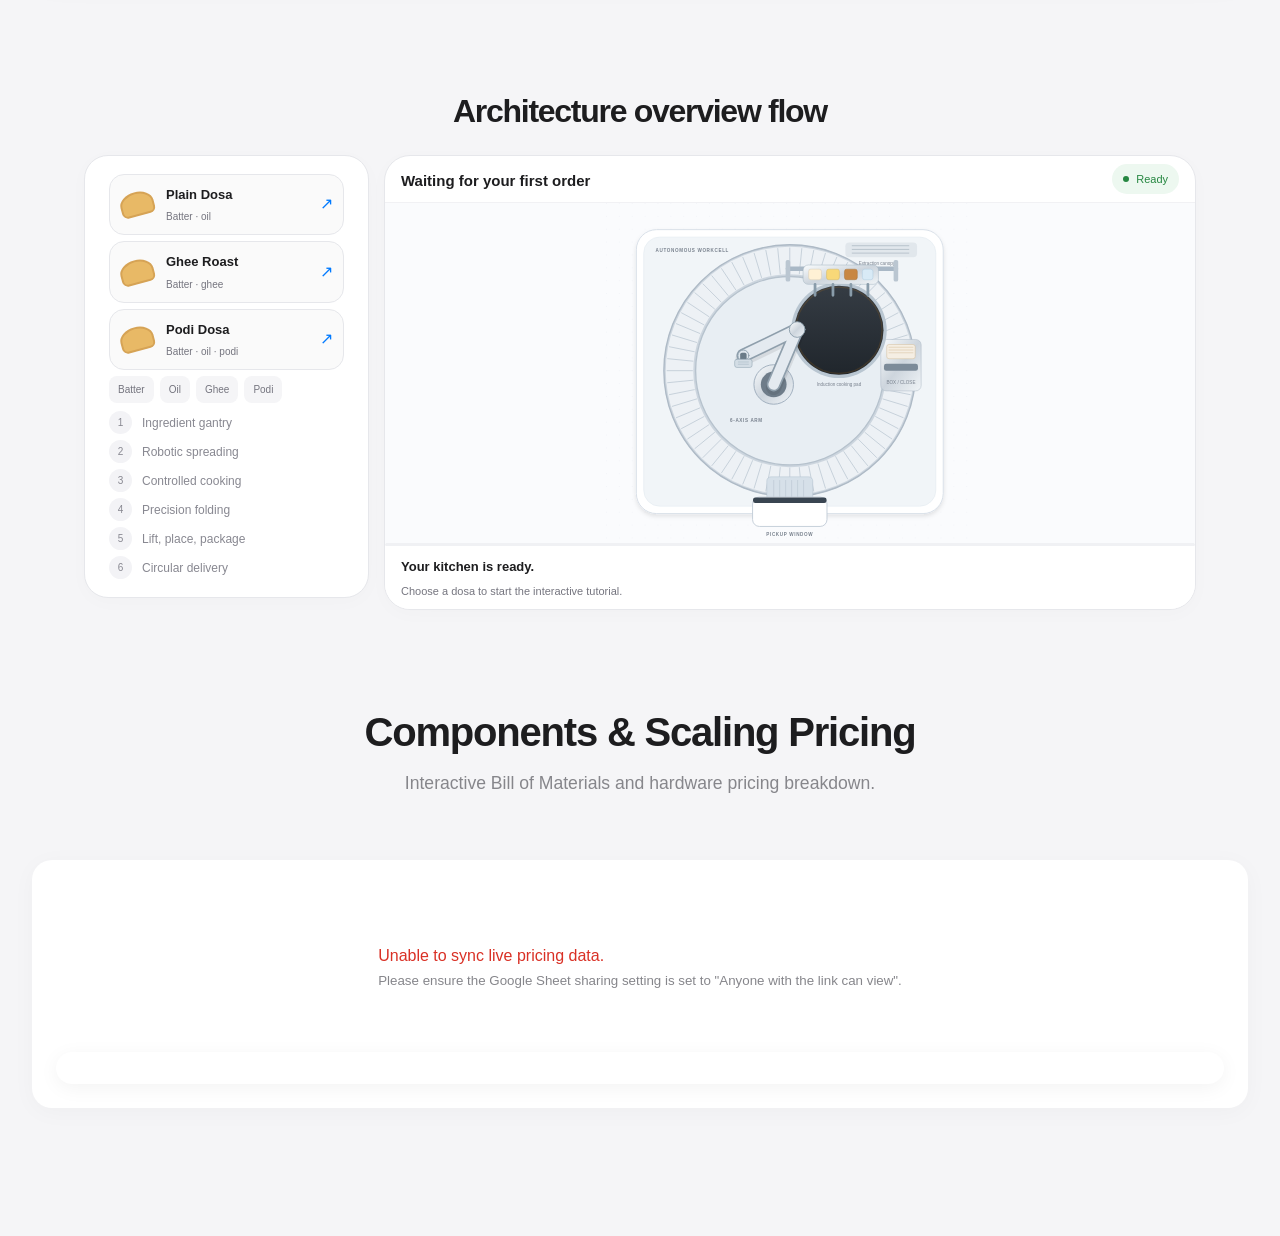
==== commit 3078396d: "Removed machine reference section and updated pricing table" ====
--- a/index.html
+++ b/index.html
@@ -54,7 +54,7 @@
             <div id="dosa-tutorial-container">
 <div class="backdrop"></div><main>
 <header><div class="tools"><button class="button" disabled="" id="pause">Pause</button><button class="button" id="reset">Start over</button></div></header>
-<div class="layout"><aside><section class="panel"><div class="menu"><button class="recipe" data-recipe="plain"><span class="food"></span><span><strong>Plain Dosa</strong><small>Batter · oil</small></span><b>↗</b></button><button class="recipe" data-recipe="ghee"><span class="food"></span><span><strong>Ghee Roast</strong><small>Batter · ghee</small></span><b>↗</b></button><button class="recipe" data-recipe="podi"><span class="food"></span><span><strong>Podi Dosa</strong><small>Batter · oil · podi</small></span><b>↗</b></button></div><div class="ingredients" id="ingredients"><span class="chip">Batter</span><span class="chip">Oil</span><span class="chip">Ghee</span><span class="chip">Podi</span></div><ol class="steps" id="steps"></ol></section><details class="reference" open><summary>View the machine design reference</summary><img alt="Original enclosed dosa vending machine with central robot and circular conveyor" id="reference" src="images/tutorial_bg.png"/></details></aside>
+<div class="layout"><aside><section class="panel"><div class="menu"><button class="recipe" data-recipe="plain"><span class="food"></span><span><strong>Plain Dosa</strong><small>Batter · oil</small></span><b>↗</b></button><button class="recipe" data-recipe="ghee"><span class="food"></span><span><strong>Ghee Roast</strong><small>Batter · ghee</small></span><b>↗</b></button><button class="recipe" data-recipe="podi"><span class="food"></span><span><strong>Podi Dosa</strong><small>Batter · oil · podi</small></span><b>↗</b></button></div><div class="ingredients" id="ingredients"><span class="chip">Batter</span><span class="chip">Oil</span><span class="chip">Ghee</span><span class="chip">Podi</span></div><ol class="steps" id="steps"></ol></section></aside>
 <section><div class="stage-shell"><div class="stage-top"><div><h3 id="orderName" style="margin:5px 0 0;font-size:15px">Waiting for your first order</h3></div><div class="status" id="status"><i></i><span>Ready</span></div></div><div class="stage">
 <svg aria-labelledby="sceneTitle sceneDesc" id="scene" role="img" viewBox="0 0 800 740"><title id="sceneTitle">Autonomous dosa machine</title><desc id="sceneDesc">A central robotic arm reaches a cooking pad inside a circular conveyor. Overhead ingredient nozzles prepare each selected recipe. Finished dosas are boxed and delivered to the front pickup.</desc>
 <defs><linearGradient id="steel" x2="1" y2="1"><stop stop-color="#fafcfd"></stop><stop offset=".5" stop-color="#cdd5dd"></stop><stop offset="1" stop-color="#f0f4f7"></stop></linearGradient><linearGradient id="pan" x2="0" y2="1"><stop stop-color="#353c44"></stop><stop offset="1" stop-color="#20262c"></stop></linearGradient><filter height="160%" id="shadow" width="160%" x="-30%" y="-30%"><feDropShadow dx="0" dy="5" flood-opacity=".1" stdDeviation="5"></feDropShadow></filter><pattern height="28" id="floor" patternUnits="userSpaceOnUse" width="28"><circle cx="1" cy="1" fill="#e5e9ef" r=".8"></circle></pattern></defs>
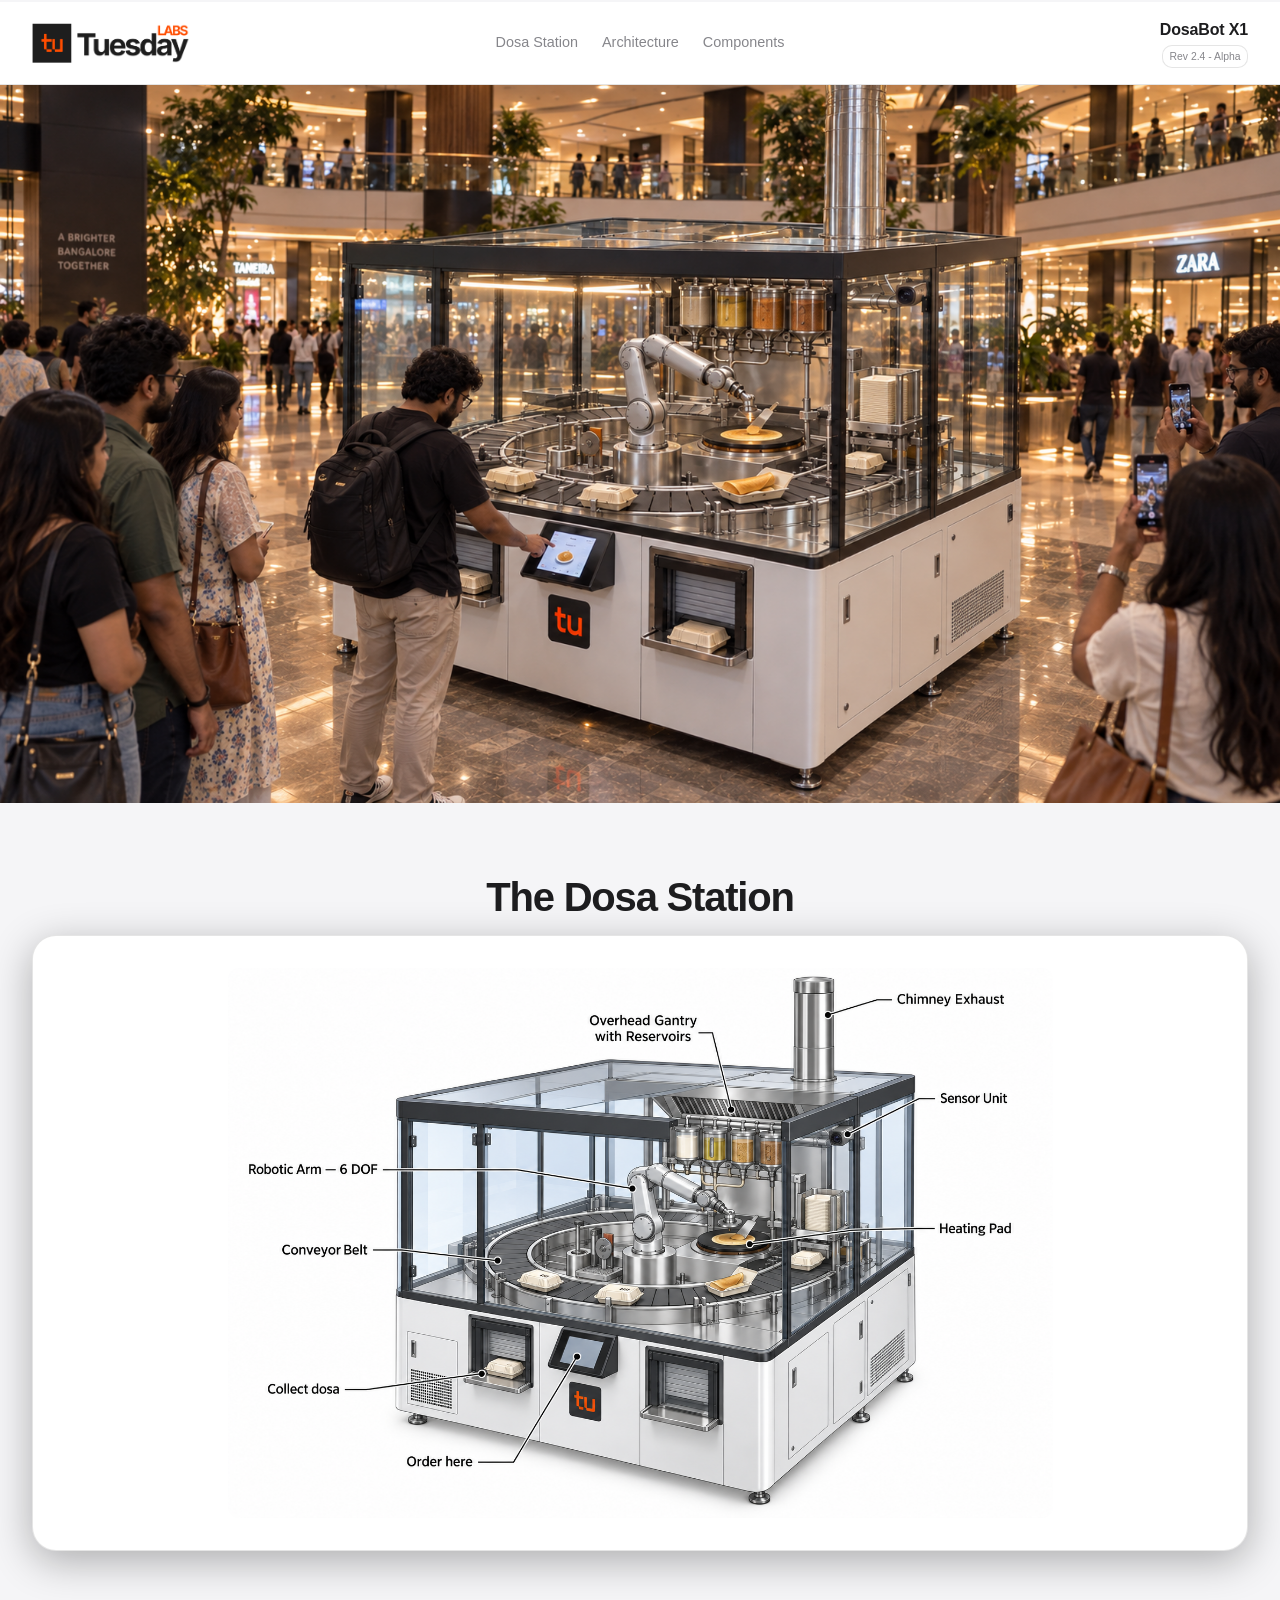
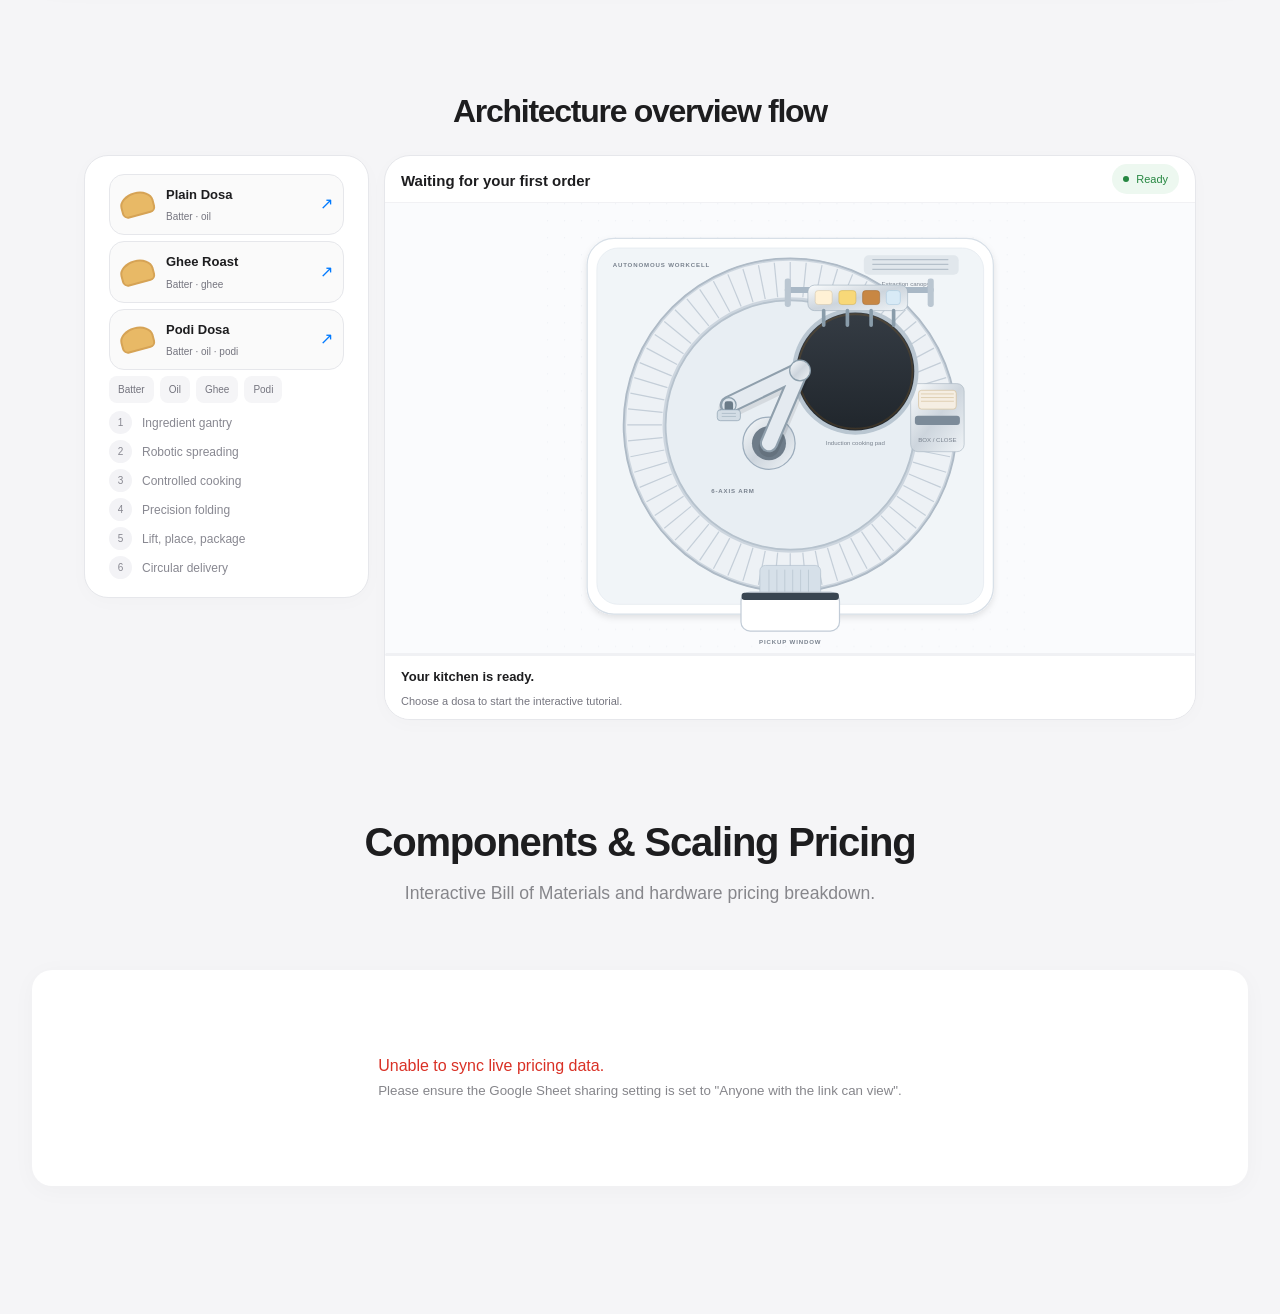
==== commit 367f42da: "Refactored pricing table into area-grouped accordions" ====
--- a/index.html
+++ b/index.html
@@ -94,13 +94,7 @@
                         <div class="spinner"></div>
                         <p>Syncing live pricing data...</p>
                     </div>
-                    <div class="table-responsive">
-                        <table class="pricing-table" id="pricing-table" style="display: none;">
-                            <thead id="pricing-thead"></thead>
-                            <tbody id="pricing-tbody"></tbody>
-                            <tfoot id="pricing-tfoot"></tfoot>
-                        </table>
-                    </div>
+                    <div id="pricing-content"></div>
                 </div>
             </div>
             </div>
--- a/style.css
+++ b/style.css
@@ -845,7 +845,7 @@
 .pricing-table {
     width: 100%;
     border-collapse: collapse;
-    font-size: 13px;
+    font-size: 14px;
     text-align: left;
 }
 
@@ -853,7 +853,7 @@
     background: #fcfcfc;
     color: var(--text-muted);
     font-weight: 600;
-    padding: 14px 16px;
+    padding: 18px 20px;
     border-bottom: 2px solid #eef1f5;
     text-transform: uppercase;
     letter-spacing: 0.05em;
@@ -861,7 +861,7 @@
 }
 
 .pricing-table td {
-    padding: 16px;
+    padding: 24px 20px; line-height: 1.6;
     border-bottom: 1px solid #eef1f5;
     color: var(--text-main);
 }
@@ -885,3 +885,70 @@
     color: #218c40 !important;
     font-size: 18px !important;
 }
+
+/* --- PRICING ACCORDIONS --- */
+.pricing-accordion {
+    margin-bottom: 12px;
+    background: #fcfcfc;
+    border: 1px solid #eef1f5;
+    border-radius: 12px;
+    overflow: hidden;
+    transition: all 0.2s ease;
+}
+.pricing-accordion[open] {
+    background: #ffffff;
+    box-shadow: 0 4px 16px rgba(0,0,0,0.04);
+    border-color: #d1d5db;
+}
+.pricing-accordion summary {
+    padding: 16px 20px;
+    cursor: pointer;
+    display: flex;
+    justify-content: space-between;
+    align-items: center;
+    font-size: 15px;
+    color: var(--text-main);
+    list-style: none; /* Hide default triangle */
+}
+.pricing-accordion summary::-webkit-details-marker {
+    display: none;
+}
+.pricing-accordion summary::before {
+    content: "▶";
+    font-size: 10px;
+    color: var(--text-muted);
+    margin-right: 12px;
+    transition: transform 0.2s ease;
+}
+.pricing-accordion[open] summary::before {
+    transform: rotate(90deg);
+}
+.pricing-accordion summary span {
+    color: var(--text-muted);
+    font-size: 13px;
+    font-weight: 500;
+}
+.sub-table {
+    border-top: 1px solid #eef1f5;
+}
+
+/* --- PRICING TOTAL CARD --- */
+.pricing-total-card {
+    margin-top: 24px;
+    padding: 24px;
+    background: #f4fdf8;
+    border: 1px solid #c2ebd1;
+    border-radius: 12px;
+    display: flex;
+    justify-content: space-between;
+    align-items: center;
+}
+.pricing-total-card span {
+    font-size: 16px;
+    color: #218c40;
+    font-weight: 500;
+}
+.pricing-total-card strong {
+    font-size: 24px;
+    color: #1a6f33;
+}
--- a/architecture.css
+++ b/architecture.css
@@ -715,7 +715,7 @@
 }
 
 #dosa-tutorial-container .stage svg {
-    max-height: 340px !important;
+    max-height: 450px !important;
     width: auto !important;
     max-width: 100% !important;
     margin: 0 auto !important;
@@ -756,7 +756,7 @@
     margin-top: 8px !important;
 }
 #dosa-tutorial-container .stage svg {
-    max-height: 340px !important;
+    max-height: 450px !important;
 }
 
 #dosa-tutorial-container {
